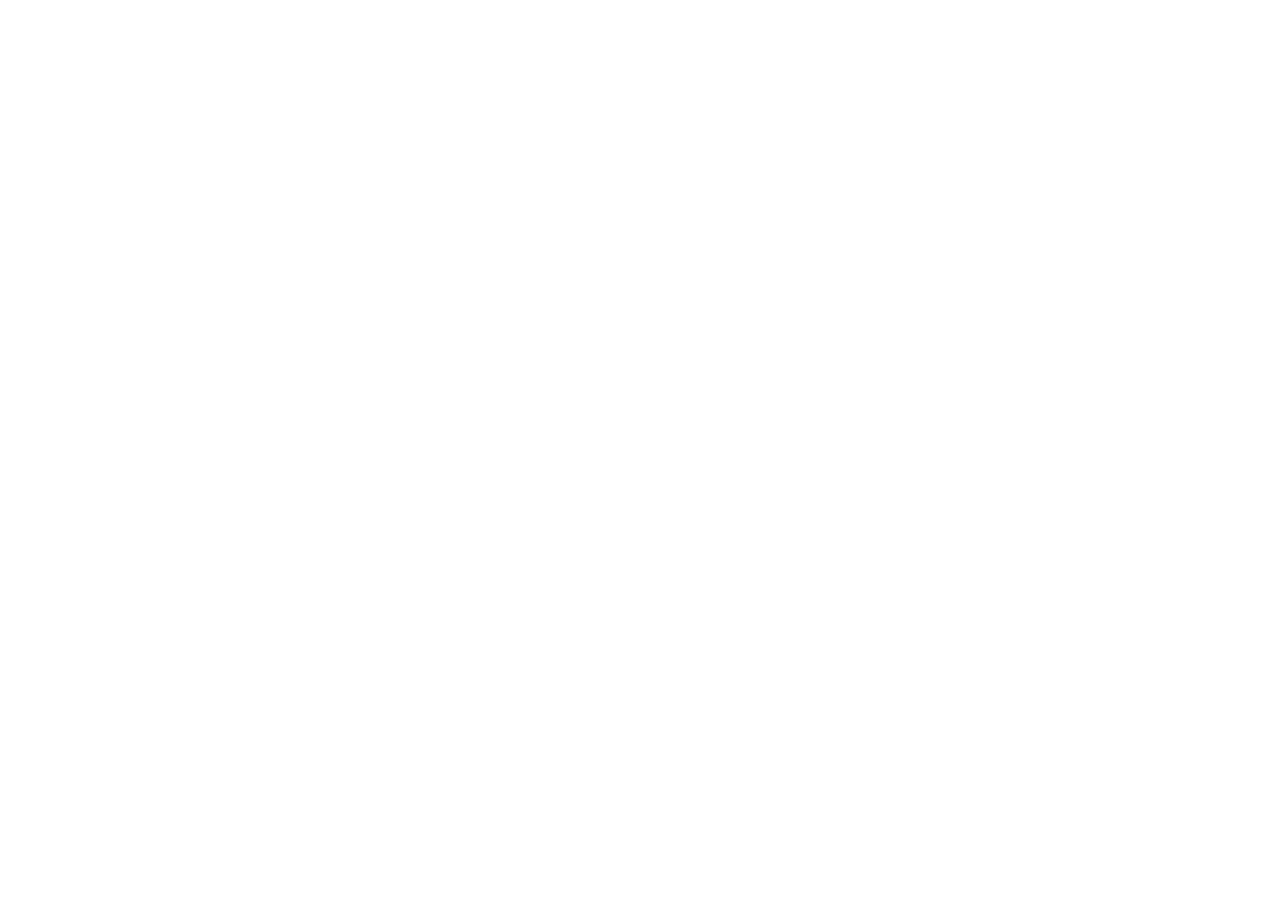
==== main.html @ 914dd06e "Add HTML boilerplate" ====
<!DOCTYPE html>
<html lang='en'>
<head>
   <meta charset='UTF-8'>
   <meta http-equiv='x-ua-compatible' content='ie=edge'>
   <meta name='viewport' content='width=device-width, initial-scale=1'>
   <title>LauraSite</title>
   <meta name='description' content='MyDescription'>
   <link rel='apple-touch-icon' href='icon.png'>
   <!-- Place favicon.ico in the root directory -->
   <link rel='stylesheet' href='css/main.css'>
   <script src='js/main.js'></script>
</head>
<body>

</body>
</html>
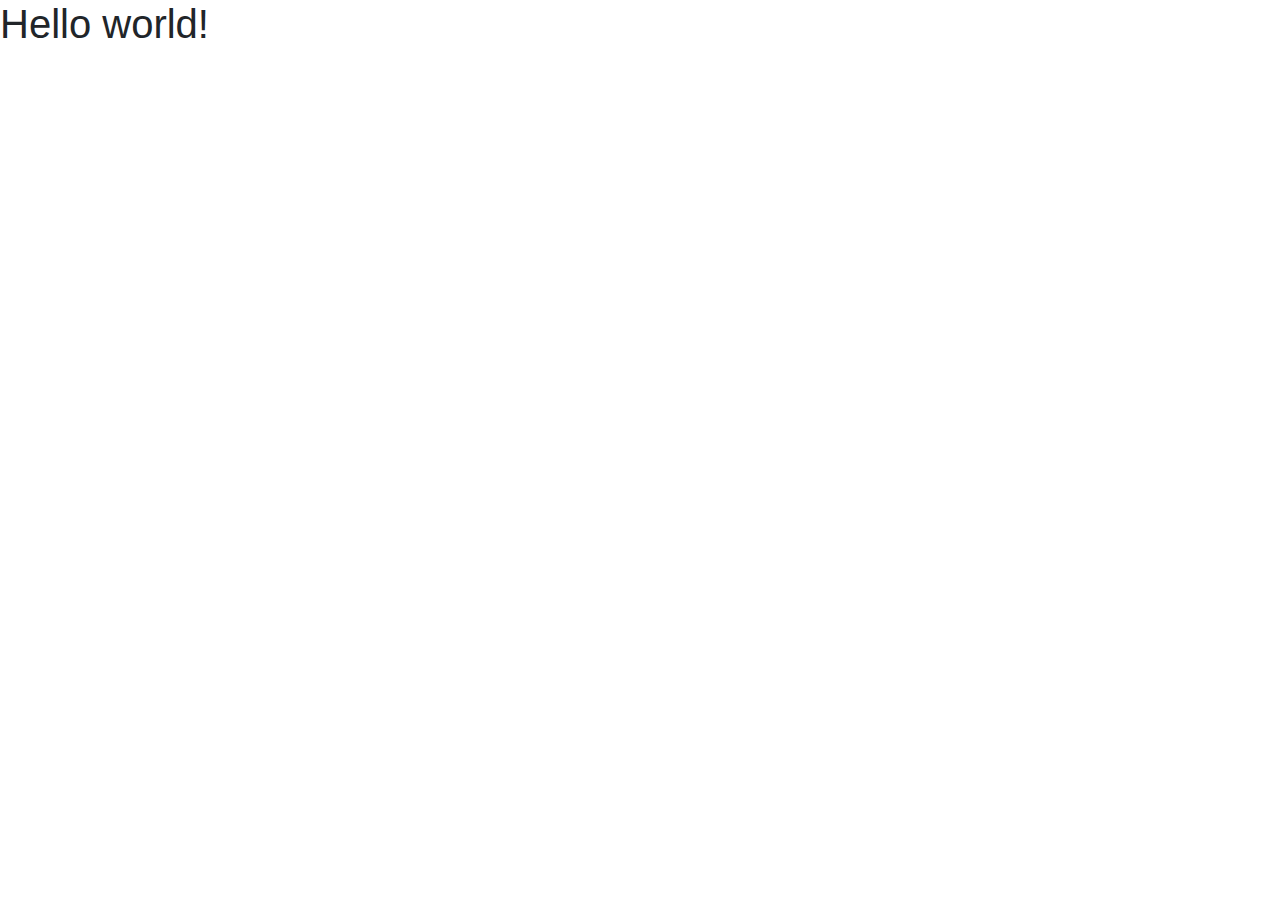
==== commit 8a7aadf0: "Add Bootstrap4.3 correctly" ====
--- a/main.html
+++ b/main.html
@@ -8,10 +8,12 @@
    <meta name='description' content='MyDescription'>
    <link rel='apple-touch-icon' href='icon.png'>
    <!-- Place favicon.ico in the root directory -->
-   <link rel='stylesheet' href='css/main.css'>
+   <link rel="stylesheet" href="https://stackpath.bootstrapcdn.com/bootstrap/4.3.1/css/bootstrap.min.css" integrity="sha384-ggOyR0iXCbMQv3Xipma34MD+dH/1fQ784/j6cY/iJTQUOhcWr7x9JvoRxT2MZw1T" crossorigin="anonymous">
+   <script src="https://stackpath.bootstrapcdn.com/bootstrap/4.3.1/js/bootstrap.min.js" integrity="sha384-JjSmVgyd0p3pXB1rRibZUAYoIIy6OrQ6VrjIEaFf/nJGzIxFDsf4x0xIM+B07jRM" crossorigin="anonymous"></script>
+      <link rel='stylesheet' href='css/main.css'>
    <script src='js/main.js'></script>
 </head>
 <body>
-
+<h1>Hello world!</h1>
 </body>
 </html>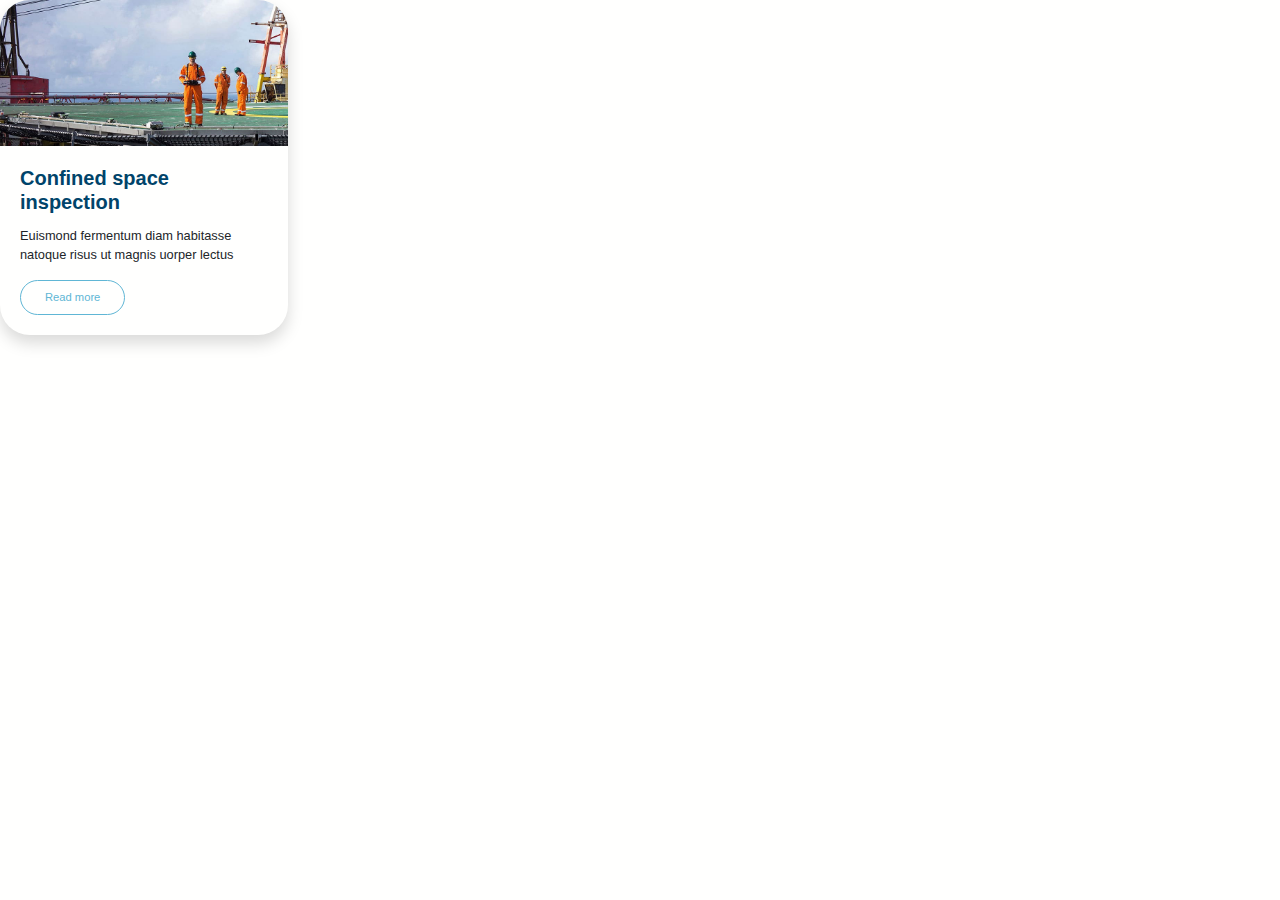
==== commit 0feee9aa: "Add styling" ====
--- a/main.html
+++ b/main.html
@@ -1,19 +1,27 @@
 <!DOCTYPE html>
 <html lang='en'>
 <head>
-   <meta charset='UTF-8'>
-   <meta http-equiv='x-ua-compatible' content='ie=edge'>
-   <meta name='viewport' content='width=device-width, initial-scale=1'>
-   <title>LauraSite</title>
-   <meta name='description' content='MyDescription'>
-   <link rel='apple-touch-icon' href='icon.png'>
-   <!-- Place favicon.ico in the root directory -->
-   <link rel="stylesheet" href="https://stackpath.bootstrapcdn.com/bootstrap/4.3.1/css/bootstrap.min.css" integrity="sha384-ggOyR0iXCbMQv3Xipma34MD+dH/1fQ784/j6cY/iJTQUOhcWr7x9JvoRxT2MZw1T" crossorigin="anonymous">
-   <script src="https://stackpath.bootstrapcdn.com/bootstrap/4.3.1/js/bootstrap.min.js" integrity="sha384-JjSmVgyd0p3pXB1rRibZUAYoIIy6OrQ6VrjIEaFf/nJGzIxFDsf4x0xIM+B07jRM" crossorigin="anonymous"></script>
-      <link rel='stylesheet' href='css/main.css'>
-   <script src='js/main.js'></script>
+    <meta charset='UTF-8'>
+    <meta http-equiv='x-ua-compatible' content='ie=edge'>
+    <meta name='viewport' content='width=device-width, initial-scale=1'>
+    <title>LauraSite</title>
+    <meta name='description' content='MyDescription'>
+    <link rel='apple-touch-icon' href='icon.png'>
+    <!-- Place favicon.ico in the root directory -->
+    <link rel="stylesheet" href="https://stackpath.bootstrapcdn.com/bootstrap/4.3.1/css/bootstrap.min.css" integrity="sha384-ggOyR0iXCbMQv3Xipma34MD+dH/1fQ784/j6cY/iJTQUOhcWr7x9JvoRxT2MZw1T" crossorigin="anonymous">
+    <script src="https://stackpath.bootstrapcdn.com/bootstrap/4.3.1/js/bootstrap.min.js" integrity="sha384-JjSmVgyd0p3pXB1rRibZUAYoIIy6OrQ6VrjIEaFf/nJGzIxFDsf4x0xIM+B07jRM" crossorigin="anonymous"></script>
+    
+    <link rel='stylesheet' href='css/main.css'>
+    <script src='js/main.js'></script>
 </head>
 <body>
-<h1>Hello world!</h1>
+    <div class="card border-0 shadow">
+        <img src="/images/orangeMen.png" class="card-img-top" alt="Drone operator in orange overal">
+        <div class="card-body">
+            <h5 class="card-title font-weight-bold">Confined space inspection</h5>
+            <p class="card-text">Euismond fermentum diam habitasse natoque risus ut magnis uorper lectus</p>
+            <a href="https://uveloped.com" class="btn pr-4 pl-4 pt-2 pb-2 rounded-pill">Read more</a>
+        </div>
+    </div>
 </body>
 </html>--- a/css/main.css
+++ b/css/main.css
@@ -0,0 +1,36 @@
+:root {
+    --white1: #fffffe;
+    --blueDark: #00446a;
+    --blueLight: #60b6d5;
+    }
+    
+body {
+    background-color: var(--white1);
+    font-family: 'Cabin', sans-serif;
+}
+
+.card{
+    border-radius: 30px;
+    width: 18rem;
+    background-color: var(--white1);
+}
+
+.card img{
+    border-top-left-radius: 30px; 
+    border-top-right-radius: 30px;   
+}
+
+.card h5{
+    color: var(--blueDark) ;
+}
+
+.card p{
+    font-size: 0.8rem;
+
+}
+.card .btn{
+    border-color: var(--blueLight);
+    color: var(--blueLight);
+    font-size: 0.7rem;
+}
+
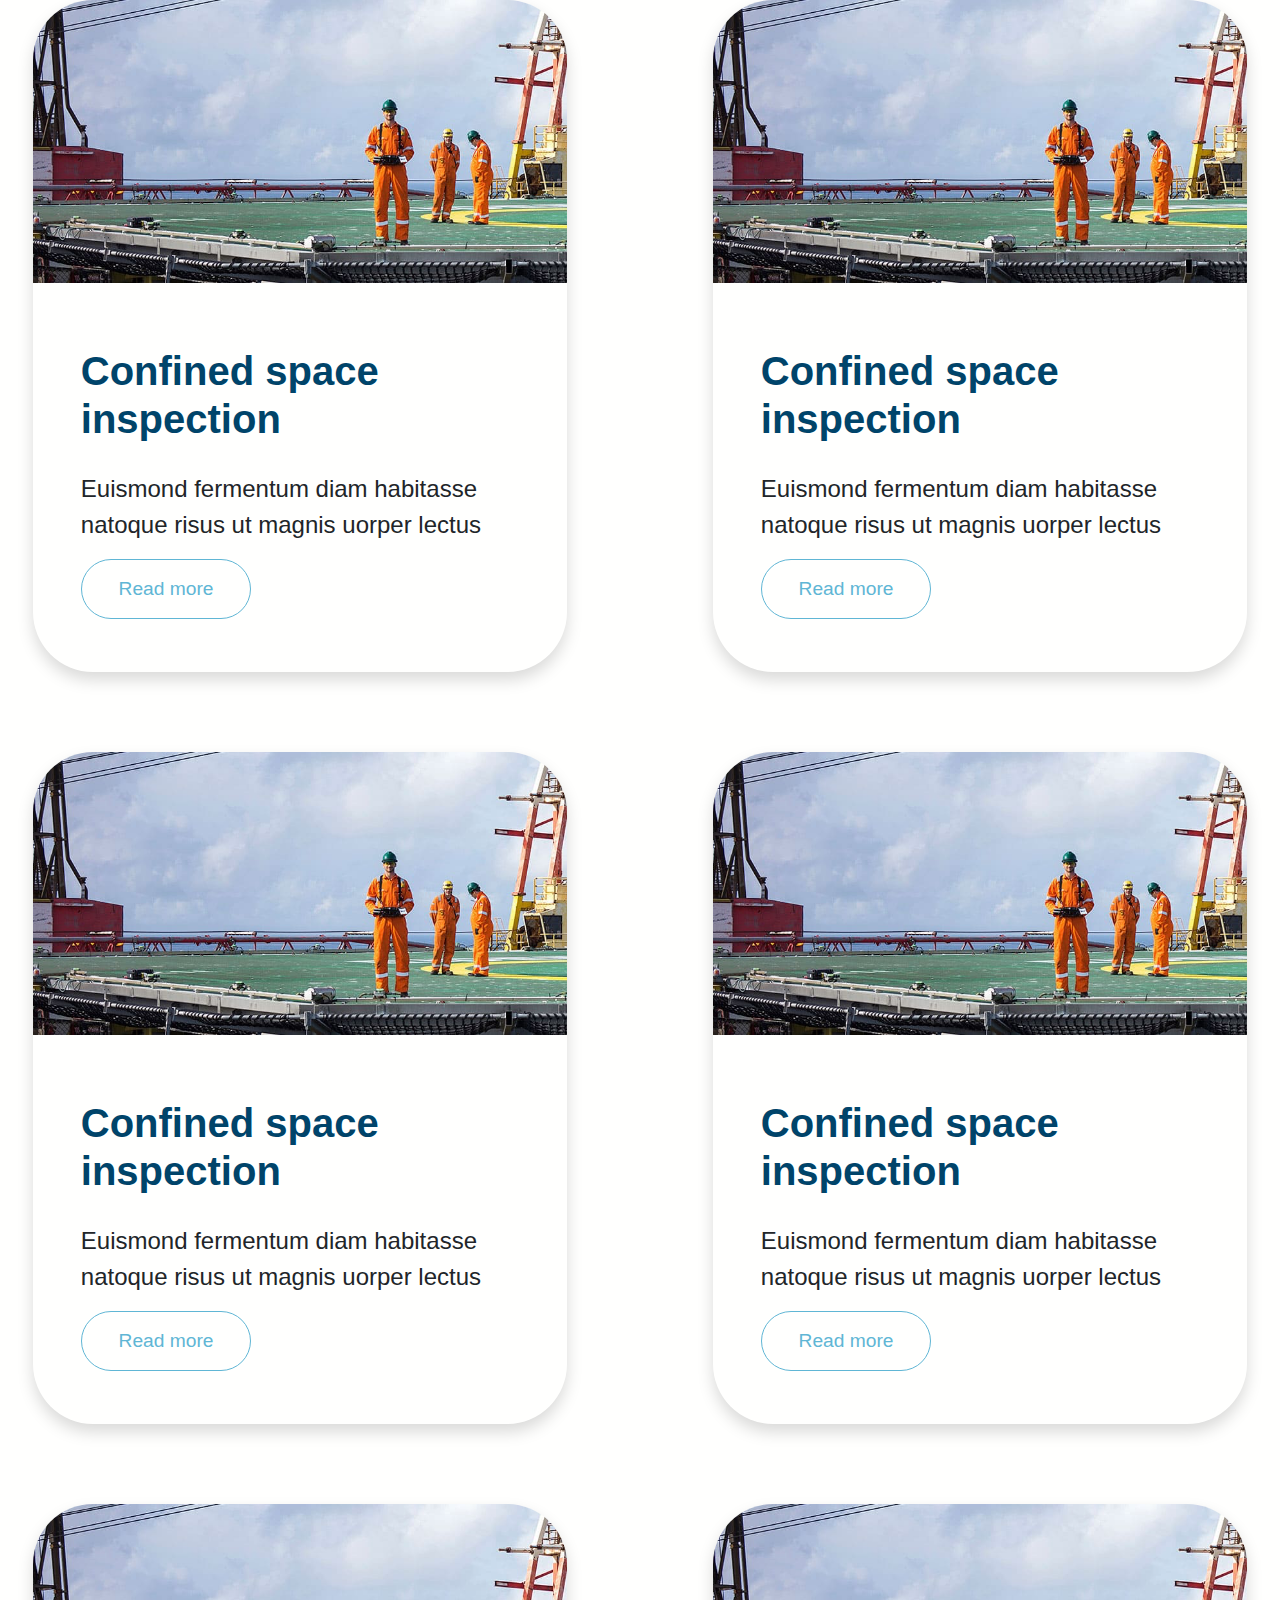
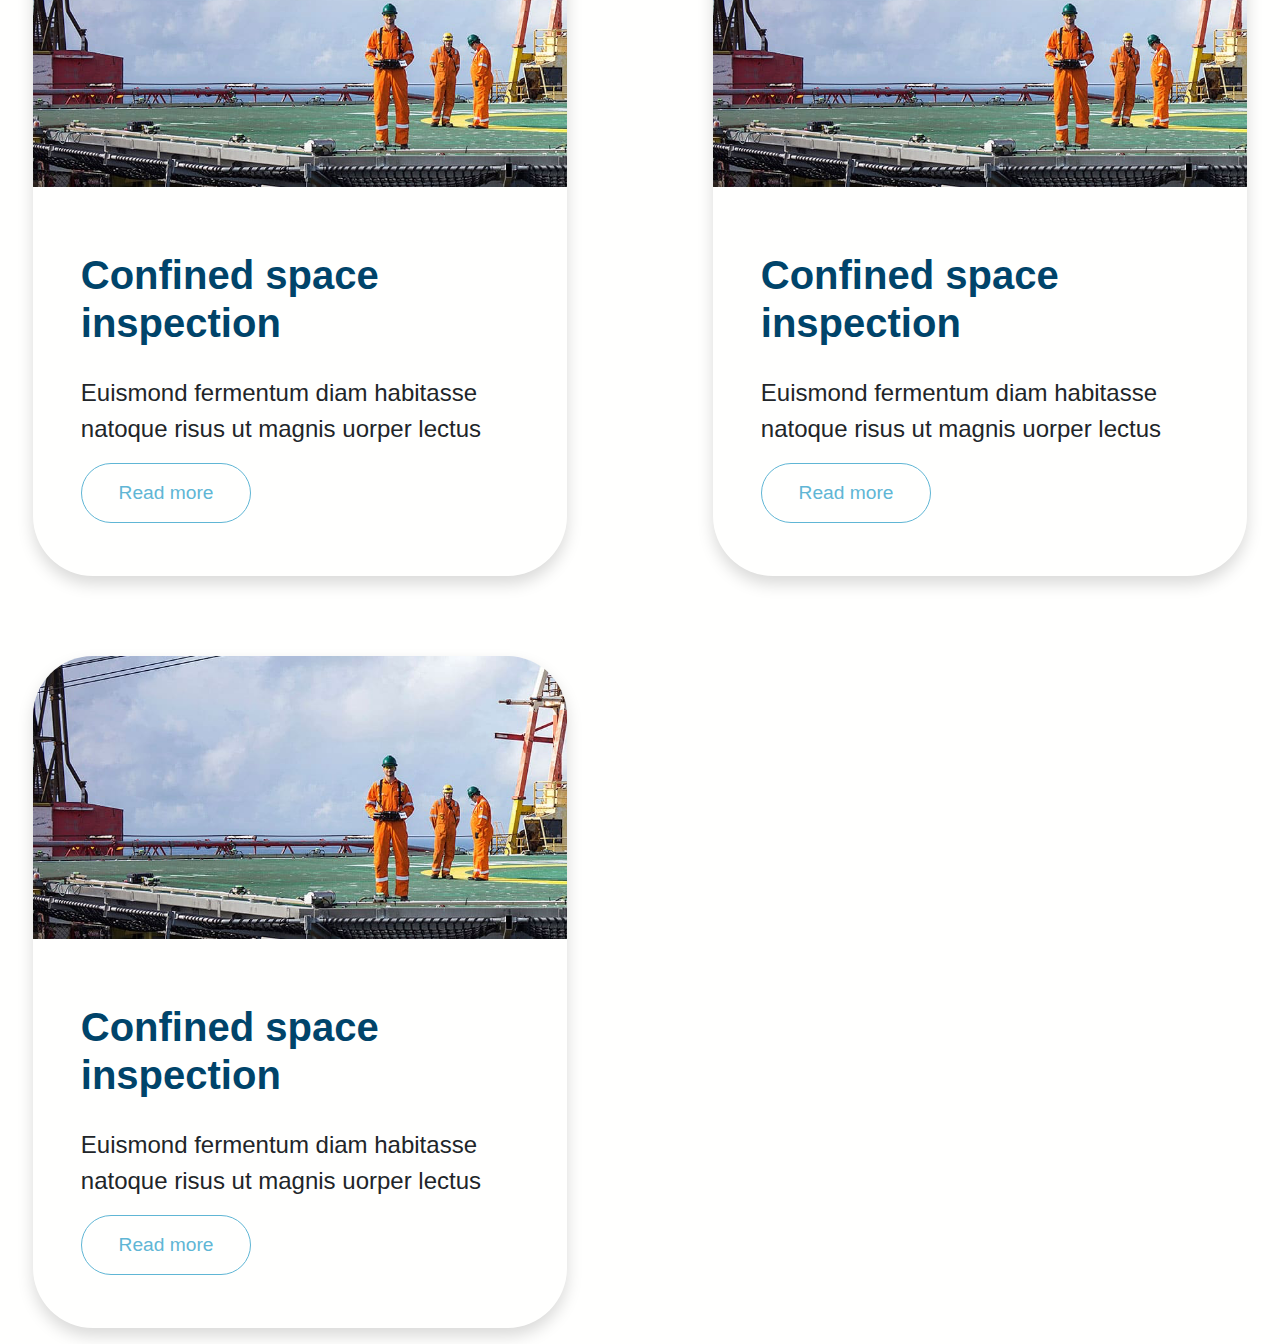
==== commit ceabe898: "Add Grid and more styling" ====
--- a/main.html
+++ b/main.html
@@ -15,13 +15,65 @@
     <script src='js/main.js'></script>
 </head>
 <body>
-    <div class="card border-0 shadow">
-        <img src="/images/orangeMen.png" class="card-img-top" alt="Drone operator in orange overal">
-        <div class="card-body">
-            <h5 class="card-title font-weight-bold">Confined space inspection</h5>
-            <p class="card-text">Euismond fermentum diam habitasse natoque risus ut magnis uorper lectus</p>
-            <a href="https://uveloped.com" class="btn pr-4 pl-4 pt-2 pb-2 rounded-pill">Read more</a>
-        </div>
-    </div>
+    <section class="cardList">
+        <ul>
+            <li class="card border-0 shadow">
+                <img src="/images/orangeMen.png" class="card-img-top" alt="Drone operator in orange overal">
+                <div class="card-body">
+                    <h5 class="card-title font-weight-bold">Confined space inspection</h5>
+                    <p class="card-text">Euismond fermentum diam habitasse natoque risus ut magnis uorper lectus</p>
+                    <a href="https://uveloped.com" class="btn rounded-pill">Read more</a>   
+                </div>
+            </li>
+            <li class="card border-0 shadow">
+                <img src="/images/orangeMen.png" class="card-img-top" alt="Drone operator in orange overal">
+                <div class="card-body">
+                    <h5 class="card-title font-weight-bold">Confined space inspection</h5>
+                    <p class="card-text">Euismond fermentum diam habitasse natoque risus ut magnis uorper lectus</p>
+                    <a href="https://uveloped.com" class="btn rounded-pill">Read more</a>   
+                </div>
+            </li>
+            <li class="card border-0 shadow">
+                <img src="/images/orangeMen.png" class="card-img-top" alt="Drone operator in orange overal">
+                <div class="card-body">
+                    <h5 class="card-title font-weight-bold">Confined space inspection</h5>
+                    <p class="card-text">Euismond fermentum diam habitasse natoque risus ut magnis uorper lectus</p>
+                    <a href="https://uveloped.com" class="btn rounded-pill">Read more</a>   
+                </div>
+            </li>
+            <li class="card border-0 shadow">
+                <img src="/images/orangeMen.png" class="card-img-top" alt="Drone operator in orange overal">
+                <div class="card-body">
+                    <h5 class="card-title font-weight-bold">Confined space inspection</h5>
+                    <p class="card-text">Euismond fermentum diam habitasse natoque risus ut magnis uorper lectus</p>
+                    <a href="https://uveloped.com" class="btn rounded-pill">Read more</a>   
+                </div>
+            </li>
+            <li class="card border-0 shadow">
+                <img src="/images/orangeMen.png" class="card-img-top" alt="Drone operator in orange overal">
+                <div class="card-body">
+                    <h5 class="card-title font-weight-bold">Confined space inspection</h5>
+                    <p class="card-text">Euismond fermentum diam habitasse natoque risus ut magnis uorper lectus</p>
+                    <a href="https://uveloped.com" class="btn rounded-pill">Read more</a>   
+                </div>
+            </li>
+            <li class="card border-0 shadow">
+                <img src="/images/orangeMen.png" class="card-img-top" alt="Drone operator in orange overal">
+                <div class="card-body">
+                    <h5 class="card-title font-weight-bold">Confined space inspection</h5>
+                    <p class="card-text">Euismond fermentum diam habitasse natoque risus ut magnis uorper lectus</p>
+                    <a href="https://uveloped.com" class="btn rounded-pill">Read more</a>   
+                </div>
+            </li>
+            <li class="card border-0 shadow">
+                <img src="/images/orangeMen.png" class="card-img-top" alt="Drone operator in orange overal">
+                <div class="card-body">
+                    <h5 class="card-title font-weight-bold">Confined space inspection</h5>
+                    <p class="card-text">Euismond fermentum diam habitasse natoque risus ut magnis uorper lectus</p>
+                    <a href="https://uveloped.com" class="btn rounded-pill">Read more</a>   
+                </div>
+            </li>
+        </ul>
+    </section>
 </body>
 </html>--- a/css/main.css
+++ b/css/main.css
@@ -2,35 +2,61 @@
     --white1: #fffffe;
     --blueDark: #00446a;
     --blueLight: #60b6d5;
-    }
+}
     
 body {
     background-color: var(--white1);
     font-family: 'Cabin', sans-serif;
+    margin:0 auto;
+    max-width: 1850px; 
 }
 
 .card{
-    border-radius: 30px;
-    width: 18rem;
+    border-radius: 60px;
+    width: 33.4rem;
+    height: 42rem;
     background-color: var(--white1);
+    margin: 0 auto;
+}
+
+.card-body{
+    padding-top: 4rem;
+    padding-left: 3rem;
+    padding-right: 3rem;
 }
 
 .card img{
-    border-top-left-radius: 30px; 
-    border-top-right-radius: 30px;   
+    border-top-left-radius: 60px; 
+    border-top-right-radius: 60px; 
+    height: 17.7rem;  
 }
 
 .card h5{
     color: var(--blueDark) ;
+    font-size: 2.5rem;
+    padding-bottom: 1rem;
 }
 
 .card p{
-    font-size: 0.8rem;
+    font-size: 1.5rem;
+}
 
-}
 .card .btn{
     border-color: var(--blueLight);
     color: var(--blueLight);
-    font-size: 0.7rem;
+    font-size: 1.2rem;
+    padding: 0.9rem 2.3rem 0.9rem 2.3rem;
 }
 
+.card .btn:hover{
+    background-color: var(--blueLight);
+    color: var(--blueDark) ;
+}
+
+.cardList > ul{
+    display: grid;
+    grid-template-columns: repeat(auto-fit, minmax(33.4rem, 1fr));
+    grid-gap: 5rem;
+    padding: 0;
+}
+
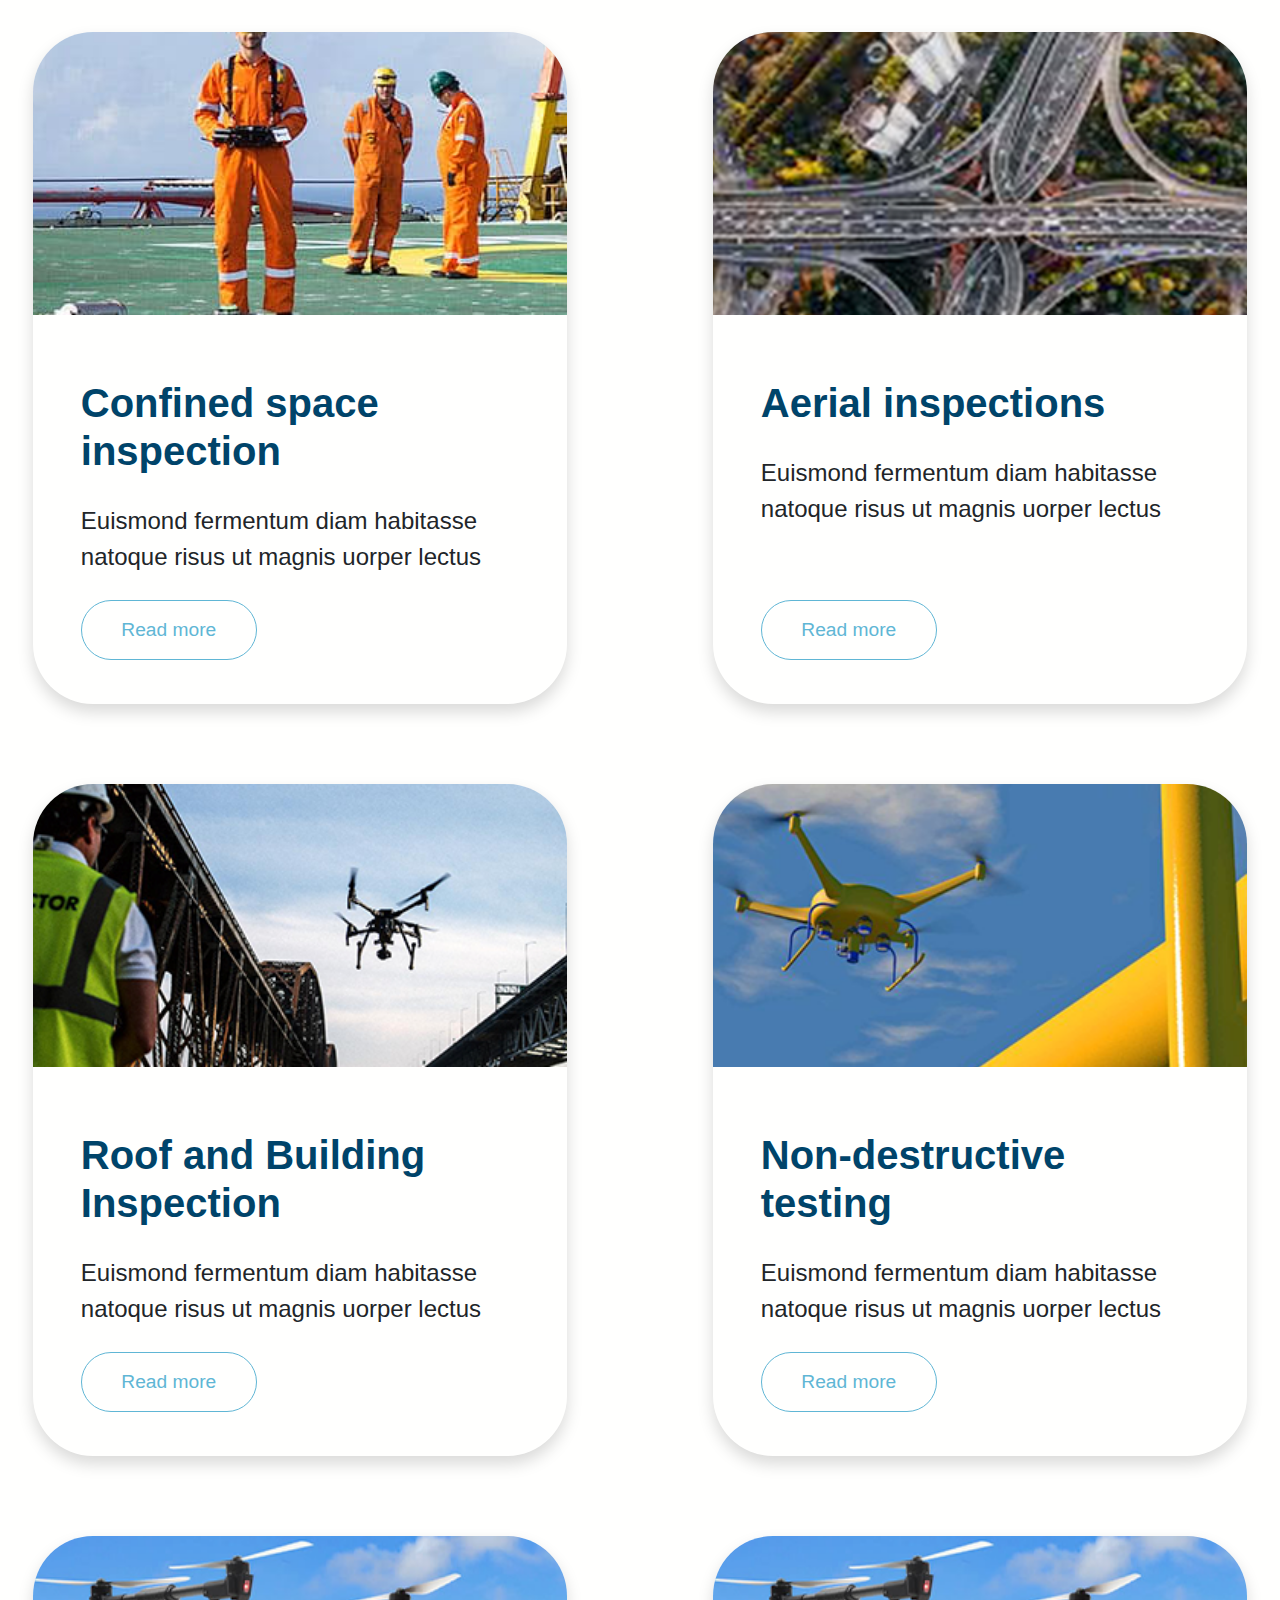
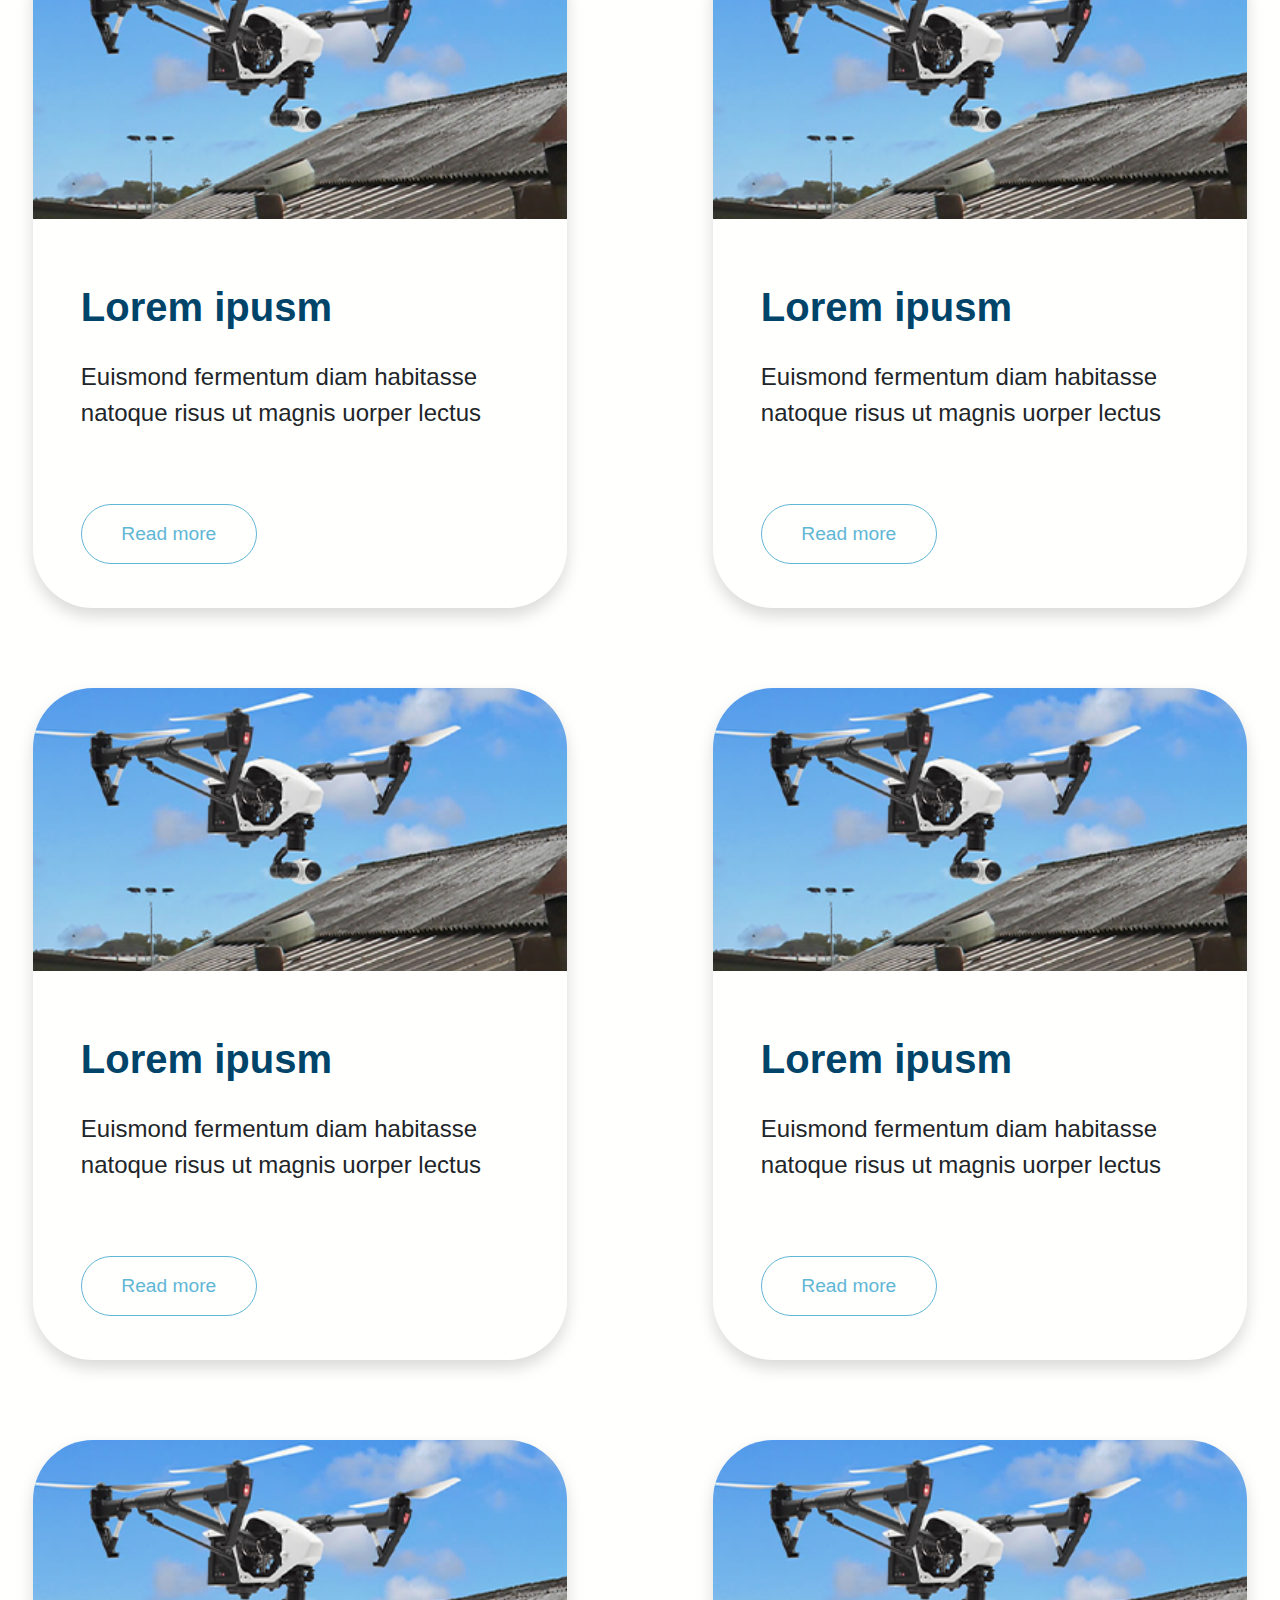
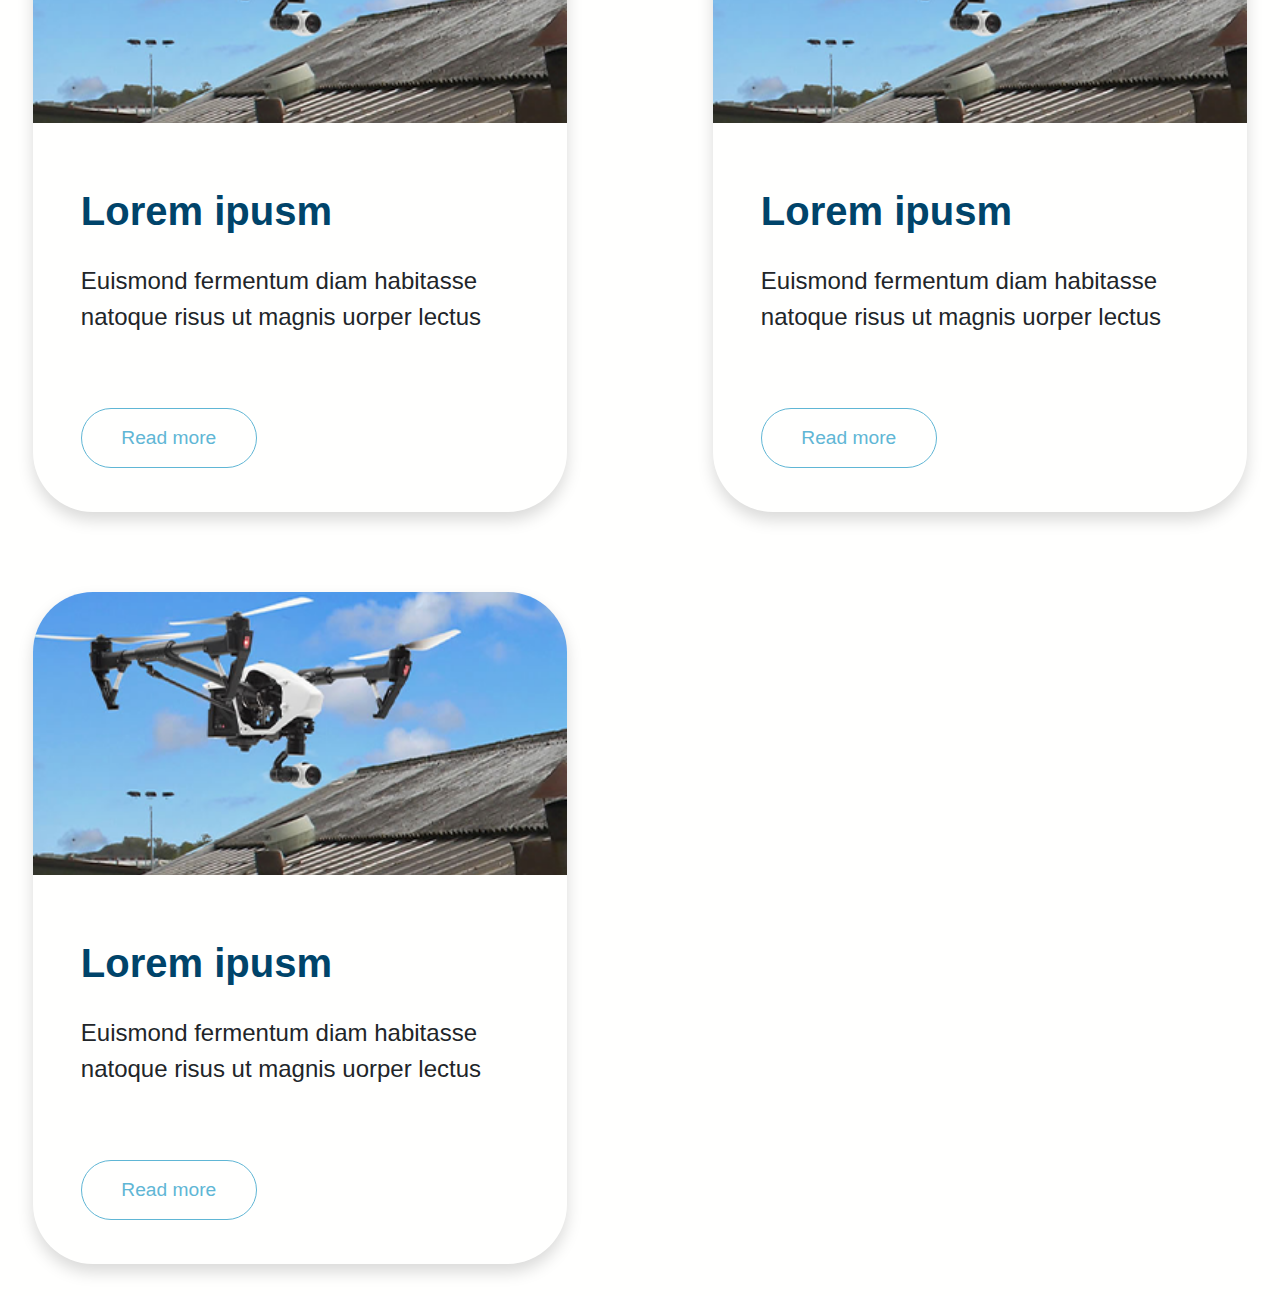
==== commit 27cab0d6: "Resize images, Position button, Add grid responsiveness" ====
--- a/main.html
+++ b/main.html
@@ -5,9 +5,7 @@
     <meta http-equiv='x-ua-compatible' content='ie=edge'>
     <meta name='viewport' content='width=device-width, initial-scale=1'>
     <title>LauraSite</title>
-    <meta name='description' content='MyDescription'>
-    <link rel='apple-touch-icon' href='icon.png'>
-    <!-- Place favicon.ico in the root directory -->
+    <meta name='description' content='the content of a page built by uveloped for a client '>
     <link rel="stylesheet" href="https://stackpath.bootstrapcdn.com/bootstrap/4.3.1/css/bootstrap.min.css" integrity="sha384-ggOyR0iXCbMQv3Xipma34MD+dH/1fQ784/j6cY/iJTQUOhcWr7x9JvoRxT2MZw1T" crossorigin="anonymous">
     <script src="https://stackpath.bootstrapcdn.com/bootstrap/4.3.1/js/bootstrap.min.js" integrity="sha384-JjSmVgyd0p3pXB1rRibZUAYoIIy6OrQ6VrjIEaFf/nJGzIxFDsf4x0xIM+B07jRM" crossorigin="anonymous"></script>
     
@@ -26,53 +24,86 @@
                 </div>
             </li>
             <li class="card border-0 shadow">
-                <img src="/images/orangeMen.png" class="card-img-top" alt="Drone operator in orange overal">
+                <img src="/images/steets.png" class="card-img-top" alt="Drone shot of a Highway intersection">
                 <div class="card-body">
-                    <h5 class="card-title font-weight-bold">Confined space inspection</h5>
+                    <h5 class="card-title font-weight-bold">Aerial inspections</h5>
                     <p class="card-text">Euismond fermentum diam habitasse natoque risus ut magnis uorper lectus</p>
                     <a href="https://uveloped.com" class="btn rounded-pill">Read more</a>   
                 </div>
             </li>
             <li class="card border-0 shadow">
-                <img src="/images/orangeMen.png" class="card-img-top" alt="Drone operator in orange overal">
+                <img src="/images/droneBridge.png" class="card-img-top" alt="Drone being operated close to a bridge">
                 <div class="card-body">
-                    <h5 class="card-title font-weight-bold">Confined space inspection</h5>
+                    <h5 class="card-title font-weight-bold">Roof and Building Inspection</h5>
                     <p class="card-text">Euismond fermentum diam habitasse natoque risus ut magnis uorper lectus</p>
                     <a href="https://uveloped.com" class="btn rounded-pill">Read more</a>   
                 </div>
             </li>
             <li class="card border-0 shadow">
-                <img src="/images/orangeMen.png" class="card-img-top" alt="Drone operator in orange overal">
+                <img src="/images/droneYellow.png" class="card-img-top" alt="Yellow drone flying close to industrial pipes">
                 <div class="card-body">
-                    <h5 class="card-title font-weight-bold">Confined space inspection</h5>
+                    <h5 class="card-title font-weight-bold">Non-destructive testing</h5>
                     <p class="card-text">Euismond fermentum diam habitasse natoque risus ut magnis uorper lectus</p>
                     <a href="https://uveloped.com" class="btn rounded-pill">Read more</a>   
                 </div>
             </li>
             <li class="card border-0 shadow">
-                <img src="/images/orangeMen.png" class="card-img-top" alt="Drone operator in orange overal">
+                <img src="/images/droneRoof.png" class="card-img-top" alt="Drone carrying a camera flying above a roof">
                 <div class="card-body">
-                    <h5 class="card-title font-weight-bold">Confined space inspection</h5>
+                    <h5 class="card-title font-weight-bold">Lorem ipusm</h5>
                     <p class="card-text">Euismond fermentum diam habitasse natoque risus ut magnis uorper lectus</p>
                     <a href="https://uveloped.com" class="btn rounded-pill">Read more</a>   
                 </div>
             </li>
             <li class="card border-0 shadow">
-                <img src="/images/orangeMen.png" class="card-img-top" alt="Drone operator in orange overal">
+                <img src="/images/droneRoof.png" class="card-img-top" alt="Drone carrying a camera flying above a roof">
                 <div class="card-body">
-                    <h5 class="card-title font-weight-bold">Confined space inspection</h5>
+                    <h5 class="card-title font-weight-bold">Lorem ipusm</h5>
                     <p class="card-text">Euismond fermentum diam habitasse natoque risus ut magnis uorper lectus</p>
                     <a href="https://uveloped.com" class="btn rounded-pill">Read more</a>   
                 </div>
             </li>
             <li class="card border-0 shadow">
-                <img src="/images/orangeMen.png" class="card-img-top" alt="Drone operator in orange overal">
+                <img src="/images/droneRoof.png" class="card-img-top" alt="Drone carrying a camera flying above a roof">
                 <div class="card-body">
-                    <h5 class="card-title font-weight-bold">Confined space inspection</h5>
+                    <h5 class="card-title font-weight-bold">Lorem ipusm</h5>
                     <p class="card-text">Euismond fermentum diam habitasse natoque risus ut magnis uorper lectus</p>
                     <a href="https://uveloped.com" class="btn rounded-pill">Read more</a>   
                 </div>
             </li>
+            <li class="card border-0 shadow">
+                <img src="/images/droneRoof.png" class="card-img-top" alt="Drone carrying a camera flying above a roof">
+                <div class="card-body">
+                    <h5 class="card-title font-weight-bold">Lorem ipusm</h5>
+                    <p class="card-text">Euismond fermentum diam habitasse natoque risus ut magnis uorper lectus</p>
+                    <a href="https://uveloped.com" class="btn rounded-pill">Read more</a>   
+                </div>
+            </li>
+            <li class="card border-0 shadow">
+                <img src="/images/droneRoof.png" class="card-img-top" alt="Drone carrying a camera flying above a roof">
+                <div class="card-body">
+                    <h5 class="card-title font-weight-bold">Lorem ipusm</h5>
+                    <p class="card-text">Euismond fermentum diam habitasse natoque risus ut magnis uorper lectus</p>
+                    <a href="https://uveloped.com" class="btn rounded-pill">Read more</a>   
+                </div>
+            </li>
+            <li class="card border-0 shadow">
+                <img src="/images/droneRoof.png" class="card-img-top" alt="Drone carrying a camera flying above a roof">
+                <div class="card-body">
+                    <h5 class="card-title font-weight-bold">Lorem ipusm</h5>
+                    <p class="card-text">Euismond fermentum diam habitasse natoque risus ut magnis uorper lectus</p>
+                    <a href="https://uveloped.com" class="btn rounded-pill">Read more</a>   
+                </div>
+            </li>
+            <li class="card border-0 shadow">
+                <img src="/images/droneRoof.png" class="card-img-top" alt="Drone carrying a camera flying above a roof">
+                <div class="card-body">
+                    <h5 class="card-title font-weight-bold">Lorem ipusm</h5>
+                    <p class="card-text">Euismond fermentum diam habitasse natoque risus ut magnis uorper lectus</p>
+                    <a href="https://uveloped.com" class="btn rounded-pill">Read more</a>   
+                </div>
+            </li>
+           
         </ul>
     </section>
 </body>
--- a/css/main.css
+++ b/css/main.css
@@ -7,8 +7,15 @@
 body {
     background-color: var(--white1);
     font-family: 'Cabin', sans-serif;
-    margin:0 auto;
+    margin:2rem auto;
     max-width: 1850px; 
+}
+
+.cardList > ul{
+    display: grid;
+    grid-template-columns: repeat(auto-fit, minmax(33.4rem, 1fr));
+    grid-gap: 5rem;
+    padding: 0;
 }
 
 .card{
@@ -23,12 +30,16 @@
     padding-top: 4rem;
     padding-left: 3rem;
     padding-right: 3rem;
+    display: flex;
+    flex-direction: column;
 }
 
 .card img{
     border-top-left-radius: 60px; 
     border-top-right-radius: 60px; 
-    height: 17.7rem;  
+    height: 17.7rem;
+    width: auto;
+    object-fit: cover; 
 }
 
 .card h5{
@@ -45,7 +56,10 @@
     border-color: var(--blueLight);
     color: var(--blueLight);
     font-size: 1.2rem;
+    width: 11rem;
     padding: 0.9rem 2.3rem 0.9rem 2.3rem;
+    margin-top: auto;
+    margin-bottom: 1.5rem;
 }
 
 .card .btn:hover{
@@ -53,10 +67,5 @@
     color: var(--blueDark) ;
 }
 
-.cardList > ul{
-    display: grid;
-    grid-template-columns: repeat(auto-fit, minmax(33.4rem, 1fr));
-    grid-gap: 5rem;
-    padding: 0;
-}
 
+
